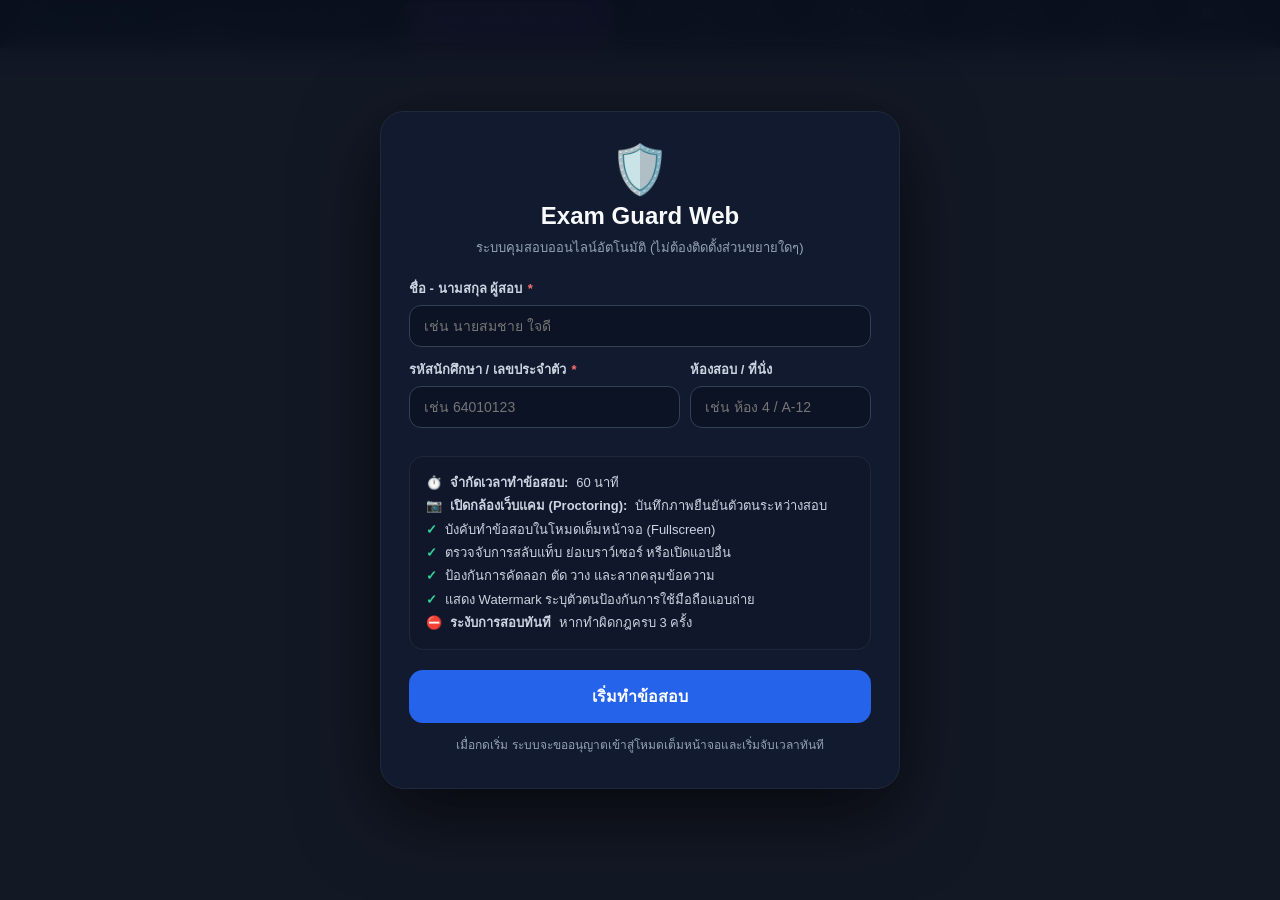
==== index.html @ 396dbb3b "feat: implement core background service worker and exam guard tracking features" ====
<!doctype html>
<html lang="th">
<head>
  <meta charset="utf-8">
  <title>ระบบสอบออนไลน์ Exam Guard - Google Forms Portal</title>
  <meta name="viewport" content="width=device-width, initial-scale=1">

  <!-- =====================================================================
       Exam Guard Web (Standalone Edition - Zero Extension Required)
       รองรับข้อสอบ Google Forms ทุกฟอร์ม (ทั้งของคุณและของคนอื่น)
       ===================================================================== -->
  <script src="portal.js"></script>
  <script src="exam-guard-web.js"></script>

  <style>
    :root {
      --bg: #0b1120;
      --card: #1e293b;
      --primary: #3b82f6;
      --text: #f8fafc;
      --muted: #94a3b8;
    }
    * { box-sizing: border-box; }
    html, body {
      margin: 0;
      padding: 0;
      width: 100%;
      height: 100%;
      background: var(--bg);
      font-family: -apple-system, BlinkMacSystemFont, "Segoe UI", Roboto, sans-serif;
      color: var(--text);
      overflow: hidden;
    }

    #app-container {
      display: flex;
      flex-direction: column;
      width: 100%;
      height: 100%;
    }

    #top-bar {
      height: 48px;
      background: #111a2e;
      border-bottom: 1px solid #1e293b;
      display: flex;
      align-items: center;
      justify-content: space-between;
      padding: 0 16px;
      font-size: 13px;
      z-index: 10;
      flex-shrink: 0;
    }
    .badge-secure {
      background: rgba(16, 185, 129, 0.15);
      border: 1px solid #059669;
      color: #34d399;
      padding: 3px 10px;
      border-radius: 999px;
      font-weight: 700;
      font-size: 11px;
    }
    .top-actions {
      display: flex;
      align-items: center;
      gap: 8px;
    }
    .btn-top {
      background: #1e293b;
      border: 1px solid #334155;
      color: #cbd5e1;
      padding: 5px 12px;
      border-radius: 8px;
      font-size: 12px;
      cursor: pointer;
      font-weight: 600;
      transition: all 0.15s;
    }
    .btn-top:hover {
      background: #334155;
      color: #fff;
    }

    #form-wrapper {
      flex: 1;
      width: 100%;
      height: calc(100% - 48px);
      position: relative;
      background: #f0ebf8;
    }

    iframe#google-form-iframe {
      width: 100%;
      height: 100%;
      border: none;
      display: block;
    }

    /* Modals */
    .modal-overlay {
      display: none;
      position: fixed;
      inset: 0;
      background: rgba(0, 0, 0, 0.75);
      backdrop-filter: blur(6px);
      z-index: 2147483640;
      align-items: center;
      justify-content: center;
      padding: 20px;
    }
    .modal-card {
      background: #182239;
      border: 1px solid #334155;
      border-radius: 18px;
      width: min(580px, 95vw);
      padding: 28px 24px;
      box-shadow: 0 20px 60px rgba(0,0,0,0.6);
      text-align: left;
    }
    .modal-card h2 {
      margin: 0 0 10px;
      font-size: 19px;
      color: #fff;
    }
    .modal-card p {
      margin: 0 0 16px;
      font-size: 13px;
      color: var(--muted);
      line-height: 1.5;
    }
    .input-box {
      display: flex;
      gap: 8px;
      margin-bottom: 16px;
    }
    .modal-input {
      width: 100%;
      padding: 10px 14px;
      border-radius: 10px;
      border: 1px solid #334155;
      background: #0b1324;
      color: #fff;
      font-size: 13px;
      box-sizing: border-box;
    }
    .btn-primary {
      background: var(--primary);
      color: #fff;
      border: 0;
      border-radius: 10px;
      padding: 10px 18px;
      font-weight: 700;
      cursor: pointer;
    }
    .btn-primary:hover { background: #2563eb; }
    .info-tips {
      background: rgba(15, 23, 42, 0.6);
      border: 1px solid #1e293b;
      border-radius: 12px;
      padding: 14px;
      font-size: 12px;
      color: #cbd5e1;
      line-height: 1.6;
    }
    .info-tips strong { color: #60a5fa; }
  </style>
</head>
<body>

  <div id="app-container">
    <!-- แถบด้านบนสำหรับผู้คุมสอบ -->
    <div id="top-bar">
      <div style="display: flex; align-items: center; gap: 10px;">
        <span class="badge-secure">🛡️ Exam Guard Web Portal</span>
        <span style="color: #cbd5e1; font-weight: 600;">แบบทดสอบ Google Forms (Zero Extension)</span>
      </div>
      <div class="top-actions">
        <a href="dashboard.html" class="btn-top" style="background:#673ab7; color:#fff; text-decoration:none; display:inline-flex; align-items:center; gap:4px;">🎛️ แผงควบคุมเปิด-ปิด (Extended Form)</a>
        <button type="button" class="btn-top" id="btn-change-form">⚙️ นำ Google Form อื่นมาใส่</button>
        <button type="button" class="btn-top" id="btn-open-share">🔗 ลิงก์สำหรับส่งให้นักเรียน</button>
        <button type="button" class="btn-top" id="btn-view-snapshots">📷 ดูภาพถ่ายกล้อง</button>
        <button type="button" class="btn-top" id="btn-export-csv">📥 รายงาน (CSV)</button>
        <button type="button" class="btn-top" id="btn-reset-exam" style="color: #f87171;">🔄 รีเซ็ตใหม่</button>
      </div>
    </div>

    <!-- หน้าต่างแสดง Google Forms -->
    <div id="form-wrapper">
      <iframe 
        id="google-form-iframe" 
        src="about:blank" 
        allow="autoplay; fullscreen"
        loading="lazy">
        กำลังโหลดแบบทดสอบ Google Forms...
      </iframe>
    </div>
  </div>

  <!-- Modal เปลี่ยน Google Form (ของคนอื่น หรือฟอร์มใหม่) -->
  <div id="change-form-modal" class="modal-overlay">
    <div class="modal-card">
      <h2>📝 นำข้อสอบ Google Forms (ของใครก็ได้) มาใส่ที่นี่</h2>
      <p>วางลิงก์ Google Forms ที่ต้องการคุมสอบด้านล่างนี้ ระบบจะโหลดข้อสอบเข้าสู่เกราะป้องกันทันที:</p>

      <div style="margin-bottom: 16px;">
        <label style="display:block; font-size:12px; margin-bottom:6px; color:#cbd5e1;">URL ของ Google Form:</label>
        <input type="url" class="modal-input" id="input-new-form-url" placeholder="https://docs.google.com/forms/d/e/.../viewform" />
      </div>

      <div class="info-tips">
        <strong>💡 ทุก Google Form รองรับระบบป้องกัน 100%:</strong><br>
        ไม่ว่าจะเป็น Google Form ของคุณเอง หรือของครูคนอื่น เพียงแค่นำลิงก์มาเปิดผ่านหน้านี้ ระบบจะเปิดใช้งานการจับเวลา, ลายน้ำ, เปิดกล้องเว็บแคม และบล็อกการสลับแท็บให้อัตโนมัติทันที
      </div>

      <div style="display:flex; justify-content:flex-end; gap:8px; margin-top:18px;">
        <button type="button" class="btn-top" id="btn-close-change-form">ยกเลิก</button>
        <button type="button" class="btn-primary" id="btn-save-form">บันทึกและเปลี่ยนข้อสอบ</button>
      </div>
    </div>
  </div>

  <!-- Modal สำหรับแชร์ลิงก์ให้นักเรียน -->
  <div id="share-modal" class="modal-overlay">
    <div class="modal-card">
      <h2>🔗 ลิงก์เฉพาะสำหรับส่งให้นักเรียนเข้าสอบ</h2>
      <p>ส่งลิงก์หน้านี้ให้นักเรียนเข้าทำข้อสอบแทนลิงก์ Google Forms ตรงๆ โดยที่นักเรียนไม่ต้องติดตั้งส่วนขยายใดๆ ทั้งสิ้น:</p>

      <div class="input-box">
        <input type="text" class="modal-input" id="share-link-input" readonly />
        <button type="button" class="btn-primary" id="btn-copy-share">คัดลอกลิงก์</button>
      </div>

      <div class="info-tips">
        <strong>⚠️ สำคัญมาก:</strong><br>
        - <strong>อย่าส่งลิงก์ <code>docs.google.com/...</code> ตรงๆ</strong> ให้นักเรียน เพราะเว็บ Google ตรงๆ จะไม่มีระบบป้องกันของ Exam Guard<br>
        - <strong>ต้องส่งลิงก์หน้านี้เท่านั้น!</strong> ระบบคุมสอบถึงจะทำงานและล็อกหน้าจอให้นักเรียนทุกคน
      </div>

      <div style="text-align: right; margin-top: 18px;">
        <button type="button" class="btn-top" id="btn-close-share">ปิดหน้าต่าง</button>
      </div>
    </div>
  </div>

</body>
</html>
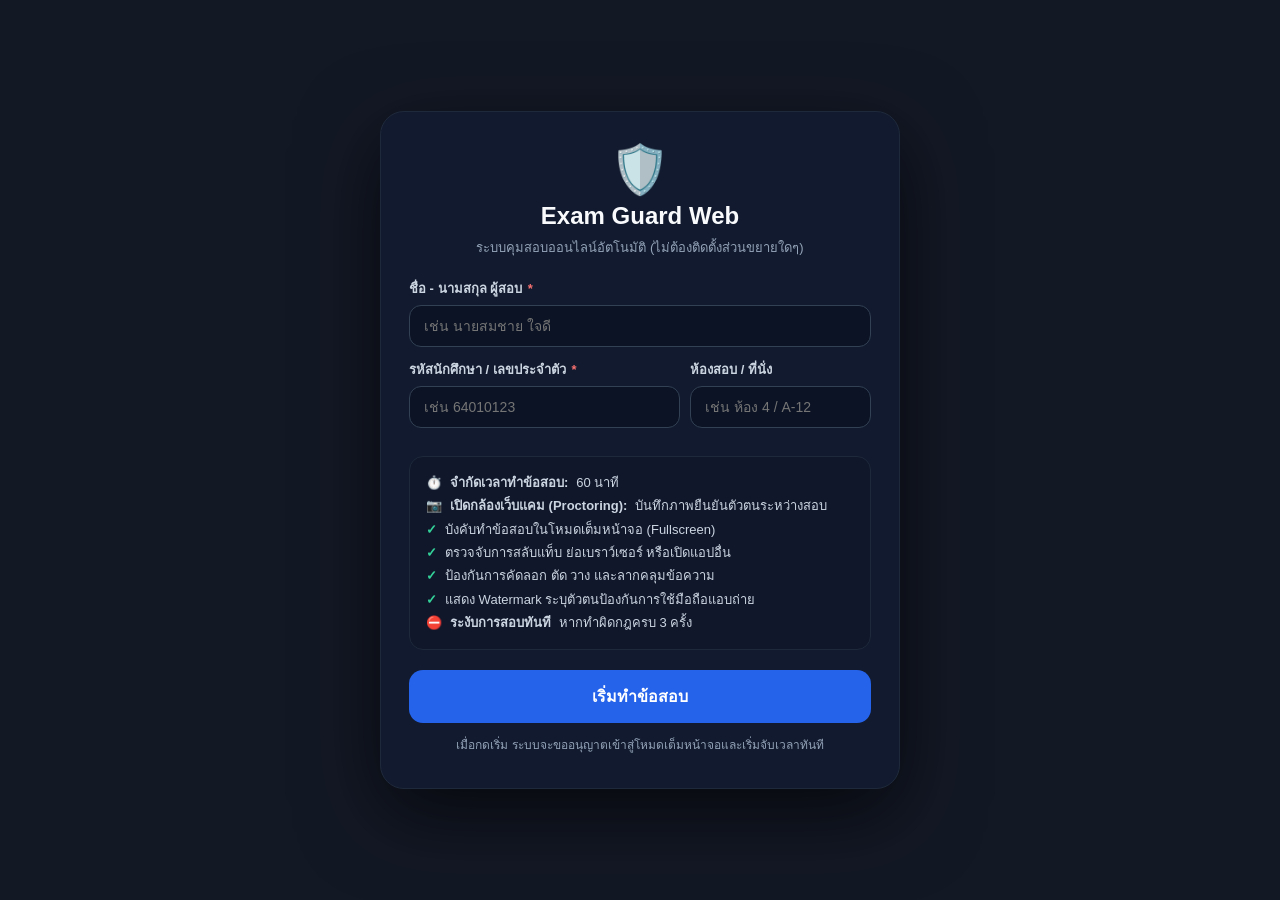
==== commit a54ecb21: "feat: hide teacher proctor bar from students by default" ====
--- a/index.html
+++ b/index.html
@@ -40,16 +40,19 @@
     }
 
     #top-bar {
+      display: none; /* ซ่อนแถบเครื่องมือครูสำหรับนักเรียนเป็นค่าเริ่มต้น */
       height: 48px;
       background: #111a2e;
       border-bottom: 1px solid #1e293b;
-      display: flex;
       align-items: center;
       justify-content: space-between;
       padding: 0 16px;
       font-size: 13px;
       z-index: 10;
       flex-shrink: 0;
+    }
+    #top-bar.proctor-visible {
+      display: flex;
     }
     .badge-secure {
       background: rgba(16, 185, 129, 0.15);
@@ -84,9 +87,12 @@
     #form-wrapper {
       flex: 1;
       width: 100%;
-      height: calc(100% - 48px);
+      height: 100%;
       position: relative;
       background: #f0ebf8;
+    }
+    #top-bar.proctor-visible ~ #form-wrapper {
+      height: calc(100% - 48px);
     }
 
     iframe#google-form-iframe {
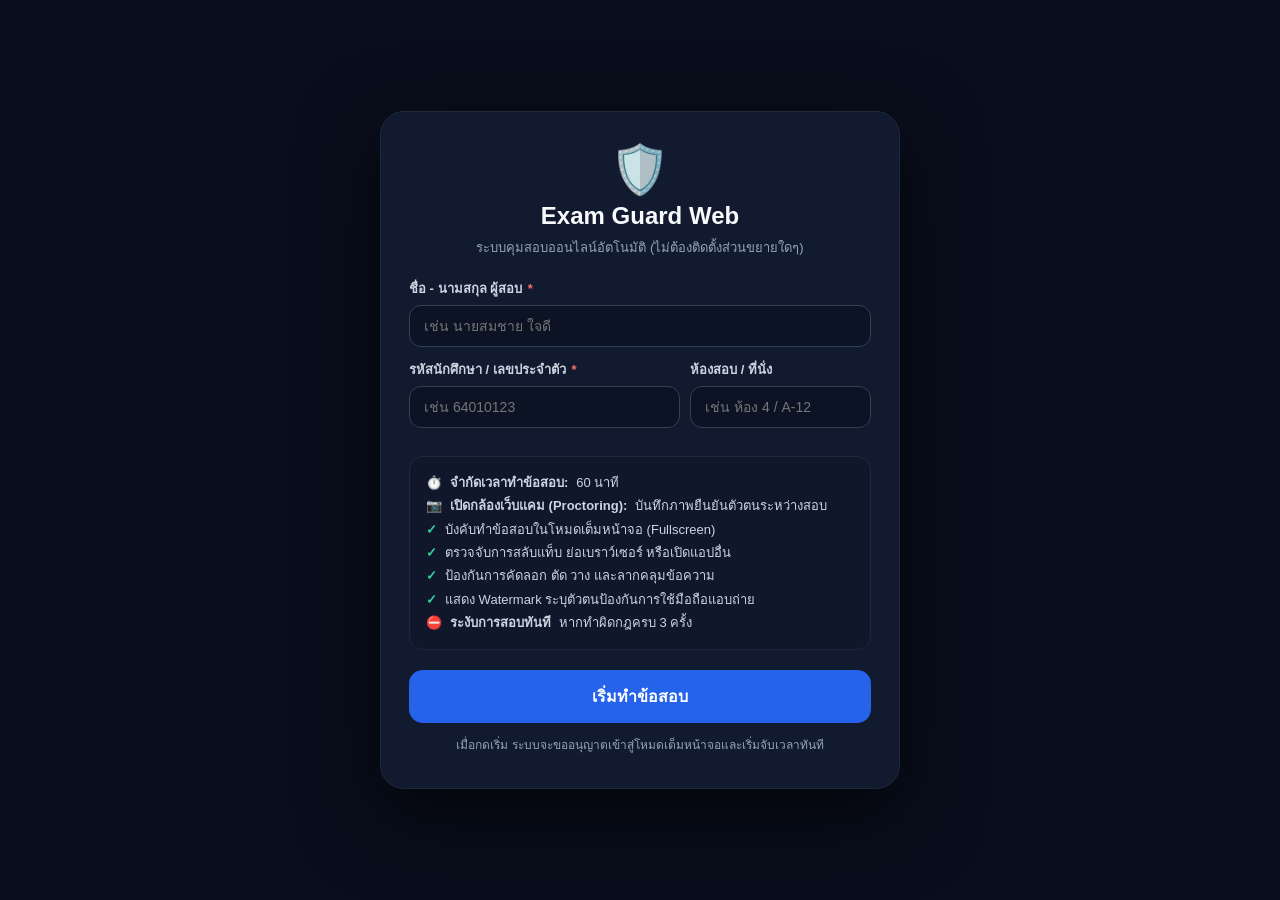
==== commit 55418099: "fix(portal): resolve zero-extension unresponsive issue, auto-convert /edit forms, handle empty state" ====
--- a/index.html
+++ b/index.html
@@ -9,8 +9,8 @@
        Exam Guard Web (Standalone Edition - Zero Extension Required)
        รองรับข้อสอบ Google Forms ทุกฟอร์ม (ทั้งของคุณและของคนอื่น)
        ===================================================================== -->
-  <script src="portal.js"></script>
-  <script src="exam-guard-web.js"></script>
+  <script src="portal.js?v=2.4.2"></script>
+  <script src="exam-guard-web.js?v=2.4.2"></script>
 
   <style>
     :root {
@@ -195,10 +195,26 @@
       <iframe 
         id="google-form-iframe" 
         src="about:blank" 
-        allow="autoplay; fullscreen"
+        allow="autoplay; fullscreen; camera; microphone"
         loading="lazy">
         กำลังโหลดแบบทดสอบ Google Forms...
       </iframe>
+      <div id="empty-form-notice" style="display:none; position:absolute; inset:0; background:#0b1120; align-items:center; justify-content:center; flex-direction:column; padding:24px; text-align:center; z-index:5;">
+        <div style="background:#182239; border:1px solid #334155; border-radius:20px; padding:32px 28px; max-width:520px; width:92%; box-shadow:0 20px 60px rgba(0,0,0,0.6);">
+          <div style="font-size:48px; margin-bottom:12px;">📝</div>
+          <h2 style="color:#fff; margin:0 0 10px; font-size:20px;">ไม่พบลิงก์แบบทดสอบ Google Forms</h2>
+          <p style="color:#94a3b8; font-size:14px; margin:0 0 20px; line-height:1.6;">
+            หน้านี้ยังไม่ได้ระบุลิงก์ข้อสอบ กรุณาเปิดผ่านลิงก์ที่ได้รับจากครูผู้สอน หรือนำลิงก์ Google Forms มาใส่ด้านล่างนี้เพื่อเริ่มสอบ:
+          </p>
+          <div style="display:flex; gap:8px; margin-bottom:16px;">
+            <input type="url" id="empty-input-form-url" class="modal-input" placeholder="https://docs.google.com/forms/d/e/.../viewform" />
+            <button type="button" class="btn-primary" id="empty-btn-load-form" style="white-space:nowrap;">เริ่มสอบ</button>
+          </div>
+          <div style="font-size:12px; color:#64748b; line-height:1.5;">
+            💡 หากคุณเป็นครูผู้คุมสอบ: สามารถกด <strong>Ctrl + Shift + P</strong> เพื่อเปิดแถบเครื่องมือและแชร์ลิงก์ให้นักเรียน
+          </div>
+        </div>
+      </div>
     </div>
   </div>
 
